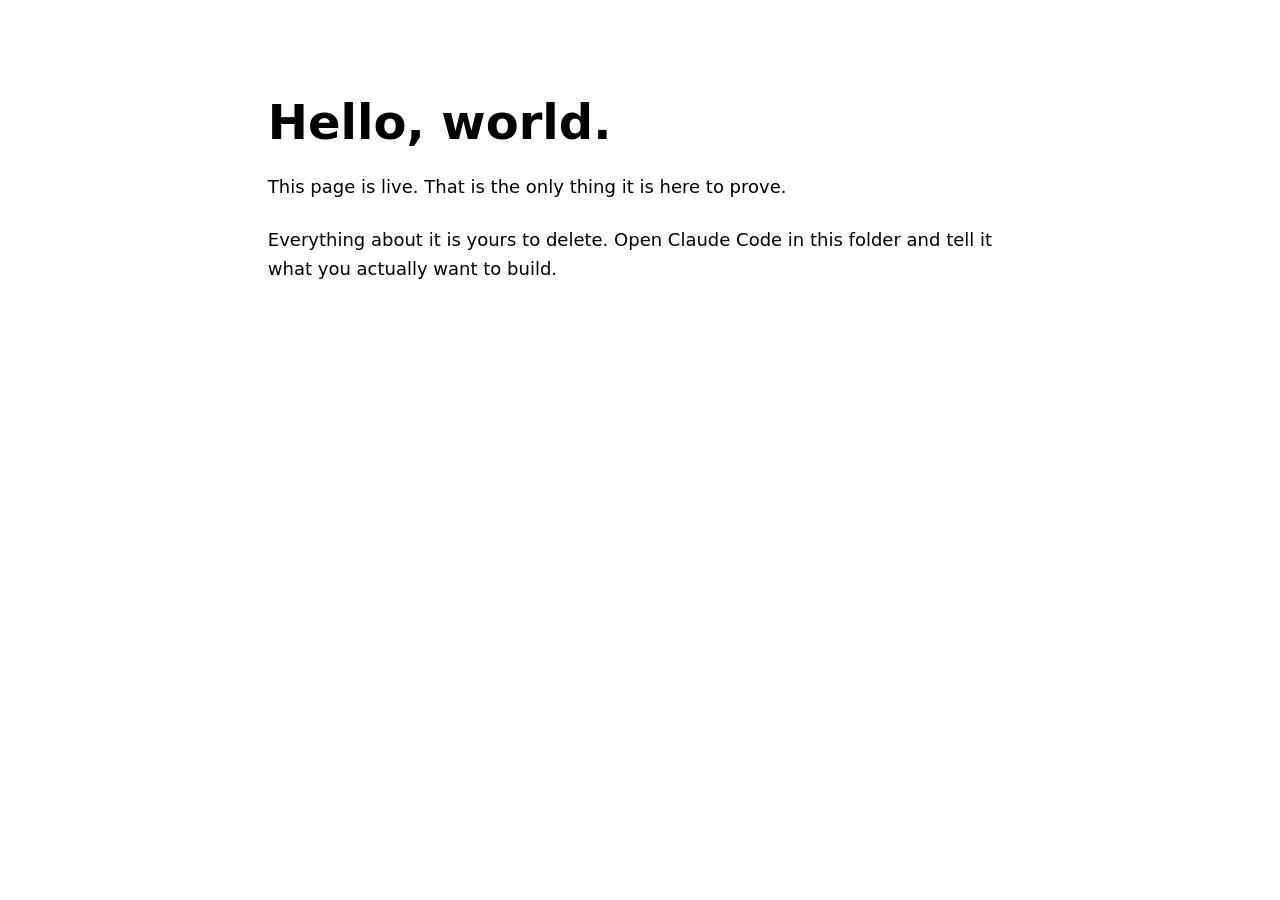
==== index.html @ d81b62cd "Initial commit" ====
<!doctype html>
<html lang="en">
<head>
  <meta charset="utf-8">
  <meta name="viewport" content="width=device-width, initial-scale=1">
  <title>Hello</title>
  <link rel="stylesheet" href="style.css">
</head>
<body>

  <h1>Hello, world.</h1>

  <p>
    This page is live. That is the only thing it is here to prove.
  </p>

  <p>
    Everything about it is yours to delete. Open Claude Code in this folder and
    tell it what you actually want to build.
  </p>

</body>
</html>
---- style.css ----
/* A deliberately small starting point.
   It exists to prove one thing: this file is loading.
   If you can see spacing and a readable line length, the path in index.html works.

   Delete all of it whenever you want. */

:root {
  /* Makes the page follow the reader's light or dark mode setting, for free. */
  color-scheme: light dark;
}

body {
  font-family: system-ui, -apple-system, "Segoe UI", Roboto, sans-serif;

  /* 65ch caps the line at about 65 characters. Long lines are genuinely hard
     to read, and this single rule does more for legibility than anything else
     in this file. */
  max-width: 65ch;

  margin: 0 auto;
  padding: 4rem 1.5rem;
  line-height: 1.6;
  font-size: 1.125rem;
}

h1 {
  font-size: 3rem;
  line-height: 1.1;
  margin-bottom: 1.5rem;
}

p {
  margin-bottom: 1.5rem;
}
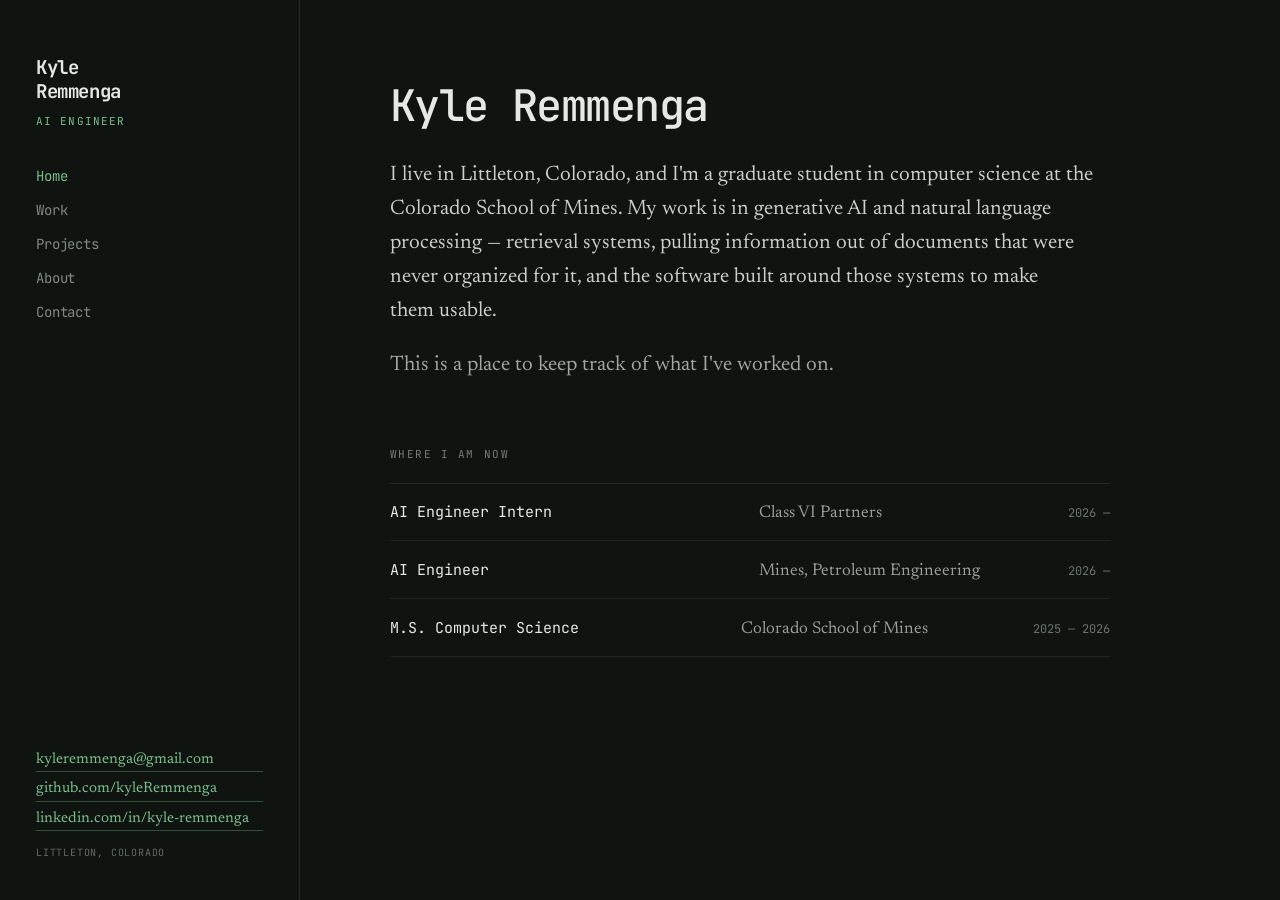
==== commit b18d9512: "Tweak home page intro wording Co-Authored-By: Claude Sonnet 5 <noreply@anthropic.com>" ====
--- a/index.html
+++ b/index.html
@@ -3,21 +3,64 @@
 <head>
   <meta charset="utf-8">
   <meta name="viewport" content="width=device-width, initial-scale=1">
-  <title>Hello</title>
+  <title>Kyle Remmenga</title>
+  <link rel="preconnect" href="https://fonts.googleapis.com">
+  <link rel="preconnect" href="https://fonts.gstatic.com" crossorigin>
+  <link href="https://fonts.googleapis.com/css2?family=JetBrains+Mono:wght@400;500;700&family=Newsreader:ital,opsz,wght@0,6..72,300;0,6..72,400;0,6..72,500;1,6..72,400&display=swap" rel="stylesheet">
   <link rel="stylesheet" href="style.css">
 </head>
 <body>
+  <div class="shell">
+    <aside class="rail">
+      <div class="rail-name">
+        <div class="rail-name-text">Kyle<br>Remmenga</div>
+        <div class="rail-role">AI Engineer</div>
+      </div>
 
-  <h1>Hello, world.</h1>
+      <nav>
+        <a href="index.html" aria-current="page">Home</a>
+        <a href="work.html">Work</a>
+        <a href="projects.html">Projects</a>
+        <a href="about.html">About</a>
+        <a href="contact.html">Contact</a>
+      </nav>
 
-  <p>
-    This page is live. That is the only thing it is here to prove.
-  </p>
+      <div class="rail-contact">
+        <div class="rail-contact-links">
+          <a href="mailto:kyleremmenga@gmail.com">kyleremmenga@gmail.com</a>
+          <a href="https://github.com/kyleRemmenga" target="_blank" rel="noopener">github.com/kyleRemmenga</a>
+          <a href="https://www.linkedin.com/in/kyle-remmenga-61690029b" target="_blank" rel="noopener">linkedin.com/in/kyle-remmenga</a>
+        </div>
+        <div class="rail-location">Littleton, Colorado</div>
+      </div>
+    </aside>
 
-  <p>
-    Everything about it is yours to delete. Open Claude Code in this folder and
-    tell it what you actually want to build.
-  </p>
+    <main>
+      <div class="content-inner">
+        <h1 class="page-title">Kyle Remmenga</h1>
+        <p class="lead" style="color: oklch(0.85 0.006 152);">I live in Littleton, Colorado, and I'm a graduate student in computer science at the Colorado School of Mines. My work is in generative AI and natural language processing — retrieval systems, pulling information out of documents that were never organized for it, and the software built around those systems to make them usable.</p>
+        <p class="lead" style="color: var(--intro); margin-bottom: 64px;">This is a place to keep track of what I've worked on.</p>
 
+        <div class="eyebrow">Where I am now</div>
+        <div class="now-list">
+          <div class="now-row">
+            <div class="now-role">AI Engineer Intern</div>
+            <div class="now-org">Class VI Partners</div>
+            <div class="now-year">2026 —</div>
+          </div>
+          <div class="now-row">
+            <div class="now-role">AI Engineer</div>
+            <div class="now-org">Mines, Petroleum Engineering</div>
+            <div class="now-year">2026 —</div>
+          </div>
+          <div class="now-row">
+            <div class="now-role">M.S. Computer Science</div>
+            <div class="now-org">Colorado School of Mines</div>
+            <div class="now-year">2025 — 2026</div>
+          </div>
+        </div>
+      </div>
+    </main>
+  </div>
 </body>
 </html>
--- a/style.css
+++ b/style.css
@@ -1,34 +1,565 @@
-/* A deliberately small starting point.
-   It exists to prove one thing: this file is loading.
-   If you can see spacing and a readable line length, the path in index.html works.
-
-   Delete all of it whenever you want. */
+/* Kyle Remmenga — personal site
+   Design tokens transcribed from the handoff spec; hue 152 throughout. */
 
 :root {
-  /* Makes the page follow the reader's light or dark mode setting, for free. */
-  color-scheme: light dark;
-}
-
+  color-scheme: dark;
+
+  --accent: oklch(0.74 0.10 152);
+  --accent-hover: oklch(0.86 0.09 152);
+
+  --bg: oklch(0.185 0.008 152);
+  --heading: oklch(0.93 0.006 152);
+  --body: oklch(0.86 0.006 152);
+  --body-secondary: oklch(0.80 0.006 152);
+  --body-secondary-2: oklch(0.78 0.008 152);
+  --intro: oklch(0.72 0.008 152);
+  --meta: oklch(0.58 0.010 152);
+  --skill-label: oklch(0.62 0.010 152);
+  --faint: oklch(0.52 0.010 152);
+  --rule: oklch(0.28 0.010 152);
+  --rule-secondary: oklch(0.26 0.010 152);
+  --chip-border: oklch(0.31 0.012 152);
+  --bullet-rule: oklch(0.30 0.010 152);
+}
+
+* {
+  box-sizing: border-box;
+}
+
+html,
 body {
-  font-family: system-ui, -apple-system, "Segoe UI", Roboto, sans-serif;
-
-  /* 65ch caps the line at about 65 characters. Long lines are genuinely hard
-     to read, and this single rule does more for legibility than anything else
-     in this file. */
-  max-width: 65ch;
-
-  margin: 0 auto;
-  padding: 4rem 1.5rem;
+  margin: 0;
+  padding: 0;
+  background: var(--bg);
+}
+
+body {
+  font-family: Newsreader, Georgia, serif;
+  color: var(--heading);
+  -webkit-font-smoothing: antialiased;
+}
+
+a {
+  color: var(--accent);
+  text-decoration: none;
+  border-bottom: 1px solid color-mix(in oklch, var(--accent) 35%, transparent);
+  transition: border-color 0.25s ease, color 0.25s ease;
+}
+
+a:hover {
+  color: var(--accent-hover);
+  border-bottom-color: var(--accent-hover);
+}
+
+::selection {
+  background: color-mix(in oklch, var(--accent) 30%, transparent);
+}
+
+@keyframes riseIn {
+  from {
+    opacity: 0;
+    transform: translateY(10px);
+  }
+  to {
+    opacity: 1;
+    transform: none;
+  }
+}
+
+/* Shell */
+
+.shell {
+  min-height: 100vh;
+  display: flex;
+  align-items: stretch;
+  background: var(--bg);
+  color: var(--heading);
+}
+
+/* Left rail */
+
+.rail {
+  flex: 0 1 300px;
+  min-width: 232px;
+  border-right: 1px solid var(--rule);
+  padding: 56px 36px 40px;
+  display: flex;
+  flex-direction: column;
+  gap: 40px;
+  position: sticky;
+  top: 0;
+  align-self: flex-start;
+  height: 100vh;
+}
+
+.rail-name {
+  display: flex;
+  flex-direction: column;
+  gap: 10px;
+}
+
+.rail-name-text {
+  font-family: "JetBrains Mono", monospace;
+  font-weight: 700;
+  font-size: 19px;
+  letter-spacing: -0.02em;
+  line-height: 1.25;
+}
+
+.rail-role {
+  font-family: "JetBrains Mono", monospace;
+  font-size: 11px;
+  letter-spacing: 0.10em;
+  text-transform: uppercase;
+  color: var(--accent);
+}
+
+.rail nav {
+  display: flex;
+  flex-direction: column;
+  gap: 2px;
+  margin-top: -8px;
+}
+
+.rail nav a {
+  appearance: none;
+  background: none;
+  border: 0;
+  text-align: left;
+  cursor: pointer;
+  padding: 7px 0;
+  font-family: "JetBrains Mono", monospace;
+  font-size: 14px;
+  letter-spacing: -0.01em;
+  transition: color 0.22s ease;
+  color: oklch(0.62 0.010 152);
+}
+
+.rail nav a:hover {
+  color: var(--heading);
+}
+
+.rail nav a[aria-current="page"] {
+  color: var(--accent);
+}
+
+.rail-contact {
+  margin-top: auto;
+  display: flex;
+  flex-direction: column;
+  gap: 14px;
+  font-size: 15px;
+  line-height: 1.5;
+}
+
+.rail-contact-links {
+  display: flex;
+  flex-direction: column;
+  gap: 6px;
+}
+
+.rail-location {
+  font-family: "JetBrains Mono", monospace;
+  font-size: 10px;
+  letter-spacing: 0.08em;
+  text-transform: uppercase;
+  color: var(--faint);
+}
+
+/* Content column */
+
+main {
+  flex: 1 1 360px;
+  min-width: 0;
+  padding: 0 clamp(32px, 7vw, 110px);
+}
+
+.content-inner {
+  max-width: 720px;
+  padding: clamp(56px, 9vh, 120px) 0 120px;
+  animation: riseIn 0.5s cubic-bezier(0.2, 0.7, 0.3, 1) both;
+}
+
+.page-title {
+  font-family: "JetBrains Mono", monospace;
+  font-weight: 500;
+  font-size: clamp(30px, 3.4vw, 48px);
+  line-height: 1.14;
+  letter-spacing: -0.035em;
+  margin: 0 0 28px;
+  text-wrap: balance;
+}
+
+.section-title {
+  font-family: "JetBrains Mono", monospace;
+  font-weight: 500;
+  font-size: clamp(30px, 4vw, 42px);
+  line-height: 1.15;
+  letter-spacing: -0.03em;
+  margin: 0 0 18px;
+}
+
+.lead {
+  font-size: 21px;
+  line-height: 1.62;
+  margin: 0 0 20px;
+  text-wrap: pretty;
+}
+
+.section-intro {
+  font-size: 20px;
   line-height: 1.6;
-  font-size: 1.125rem;
-}
-
-h1 {
-  font-size: 3rem;
-  line-height: 1.1;
-  margin-bottom: 1.5rem;
-}
-
-p {
-  margin-bottom: 1.5rem;
-}
+  color: var(--intro);
+  margin: 0 0 64px;
+  max-width: 60ch;
+  text-wrap: pretty;
+}
+
+.eyebrow {
+  font-family: "JetBrains Mono", monospace;
+  font-size: 11px;
+  letter-spacing: 0.14em;
+  text-transform: uppercase;
+  color: var(--meta);
+  margin-bottom: 22px;
+}
+
+/* Home: "where I am now" list */
+
+.now-list {
+  display: flex;
+  flex-direction: column;
+  gap: 1px;
+  border-top: 1px solid var(--rule);
+}
+
+.now-row {
+  display: flex;
+  flex-wrap: wrap;
+  gap: 4px 20px;
+  align-items: baseline;
+  padding: 18px 0;
+  border-bottom: 1px solid var(--rule-secondary);
+}
+
+.now-role {
+  flex: 1 1 240px;
+  font-family: "JetBrains Mono", monospace;
+  font-size: 15px;
+}
+
+.now-org {
+  flex: 1 1 180px;
+  font-size: 17px;
+  color: oklch(0.70 0.008 152);
+}
+
+.now-year {
+  font-family: "JetBrains Mono", monospace;
+  font-size: 12px;
+  color: oklch(0.55 0.010 152);
+}
+
+/* Work page */
+
+.jobs {
+  display: flex;
+  flex-direction: column;
+  gap: 56px;
+}
+
+.job {
+  display: flex;
+  flex-direction: column;
+  gap: 16px;
+}
+
+.job-header {
+  display: flex;
+  flex-wrap: wrap;
+  justify-content: space-between;
+  gap: 6px 24px;
+  align-items: baseline;
+  padding-bottom: 14px;
+  border-bottom: 1px solid var(--rule);
+}
+
+.job-title {
+  font-family: "JetBrains Mono", monospace;
+  font-weight: 500;
+  font-size: 21px;
+  letter-spacing: -0.02em;
+  margin: 0;
+}
+
+.job-date {
+  font-family: "JetBrains Mono", monospace;
+  font-size: 12px;
+  letter-spacing: 0.06em;
+  color: var(--meta);
+}
+
+.job-employer {
+  font-size: 17px;
+  font-style: italic;
+  color: var(--accent);
+}
+
+.job ul {
+  margin: 6px 0 0;
+  padding: 0;
+  list-style: none;
+  display: flex;
+  flex-direction: column;
+  gap: 16px;
+}
+
+.job li {
+  font-size: 19px;
+  line-height: 1.58;
+  color: var(--body);
+  padding-left: 20px;
+  border-left: 1px solid var(--bullet-rule);
+  text-wrap: pretty;
+}
+
+.job li strong {
+  font-family: "JetBrains Mono", monospace;
+  font-size: 14px;
+  font-weight: 500;
+  letter-spacing: 0.01em;
+  color: var(--heading);
+  display: block;
+  margin-bottom: 4px;
+}
+
+/* Projects page */
+
+.projects {
+  display: flex;
+  flex-direction: column;
+  gap: 1px;
+}
+
+.project-row {
+  padding: 30px 0;
+  border-top: 1px solid var(--rule);
+  display: flex;
+  flex-wrap: wrap;
+  gap: 10px 32px;
+}
+
+.project-row:last-child {
+  border-bottom: 1px solid var(--rule);
+}
+
+.project-num {
+  flex: 0 0 44px;
+  font-family: "JetBrains Mono", monospace;
+  font-size: 12px;
+  color: var(--accent);
+  padding-top: 6px;
+}
+
+.project-body {
+  flex: 1 1 380px;
+  min-width: 0;
+}
+
+.project-title {
+  font-family: "JetBrains Mono", monospace;
+  font-weight: 500;
+  font-size: 20px;
+  letter-spacing: -0.02em;
+  margin: 0 0 10px;
+}
+
+.project-desc {
+  font-size: 19px;
+  line-height: 1.58;
+  color: var(--body-secondary);
+  margin: 0;
+  text-wrap: pretty;
+}
+
+.project-desc + .project-repo {
+  margin-top: 12px;
+}
+
+.project-repo {
+  font-family: "JetBrains Mono", monospace;
+  font-size: 13px;
+  margin: 0;
+}
+
+.skills-eyebrow {
+  font-family: "JetBrains Mono", monospace;
+  font-size: 11px;
+  letter-spacing: 0.14em;
+  text-transform: uppercase;
+  color: var(--meta);
+  margin: 72px 0 24px;
+}
+
+.skills {
+  display: flex;
+  flex-direction: column;
+  gap: 26px;
+}
+
+.skill-group {
+  display: flex;
+  flex-wrap: wrap;
+  gap: 8px 24px;
+}
+
+.skill-label {
+  flex: 0 0 130px;
+  font-family: "JetBrains Mono", monospace;
+  font-size: 12px;
+  letter-spacing: 0.06em;
+  text-transform: uppercase;
+  color: var(--skill-label);
+  padding-top: 5px;
+}
+
+.skill-chips {
+  flex: 1 1 320px;
+  display: flex;
+  flex-wrap: wrap;
+  gap: 8px;
+}
+
+.skill-chips span {
+  font-family: "JetBrains Mono", monospace;
+  font-size: 13px;
+  padding: 5px 11px;
+  border: 1px solid var(--chip-border);
+  border-radius: 2px;
+  color: oklch(0.88 0.006 152);
+}
+
+/* About page */
+
+.about-lead {
+  max-width: 62ch;
+}
+
+.education {
+  display: flex;
+  flex-direction: column;
+  gap: 34px;
+}
+
+.edu-entry {
+  padding-top: 24px;
+  border-top: 1px solid var(--rule);
+}
+
+.edu-header {
+  display: flex;
+  flex-wrap: wrap;
+  justify-content: space-between;
+  gap: 4px 20px;
+  align-items: baseline;
+  margin-bottom: 10px;
+}
+
+.edu-title {
+  font-family: "JetBrains Mono", monospace;
+  font-weight: 500;
+  font-size: 19px;
+  letter-spacing: -0.02em;
+  margin: 0;
+}
+
+.edu-date {
+  font-family: "JetBrains Mono", monospace;
+  font-size: 12px;
+  letter-spacing: 0.06em;
+  color: var(--meta);
+}
+
+.edu-school {
+  font-size: 17px;
+  font-style: italic;
+  color: var(--accent);
+  margin-bottom: 12px;
+}
+
+.edu-desc {
+  font-size: 19px;
+  line-height: 1.58;
+  color: var(--body-secondary);
+  margin: 0;
+  max-width: 60ch;
+  text-wrap: pretty;
+}
+
+/* Contact page */
+
+.contact-list {
+  display: flex;
+  flex-direction: column;
+  gap: 1px;
+}
+
+.contact-row {
+  display: flex;
+  flex-wrap: wrap;
+  gap: 6px 28px;
+  align-items: baseline;
+  padding: 22px 0;
+  border-top: 1px solid var(--rule);
+}
+
+.contact-list > .contact-row:last-child {
+  border-bottom: 1px solid var(--rule);
+}
+
+.contact-label {
+  flex: 0 0 120px;
+  font-family: "JetBrains Mono", monospace;
+  font-size: 11px;
+  letter-spacing: 0.12em;
+  text-transform: uppercase;
+  color: var(--meta);
+}
+
+.contact-value {
+  flex: 1 1 260px;
+  font-size: 20px;
+}
+
+.contact-value.static {
+  color: oklch(0.82 0.006 152);
+}
+
+/* Responsive */
+
+@media (max-width: 860px) {
+  .shell {
+    flex-direction: column;
+  }
+
+  .rail {
+    position: static;
+    height: auto;
+    flex: 1 1 auto;
+    border-right: 0;
+    border-bottom: 1px solid var(--rule);
+    padding: 34px 28px 26px;
+    gap: 26px;
+  }
+
+  .rail nav {
+    flex-direction: row;
+    flex-wrap: wrap;
+    gap: 4px 22px;
+    margin-top: 0;
+  }
+
+  .rail-contact {
+    margin-top: 0;
+  }
+}
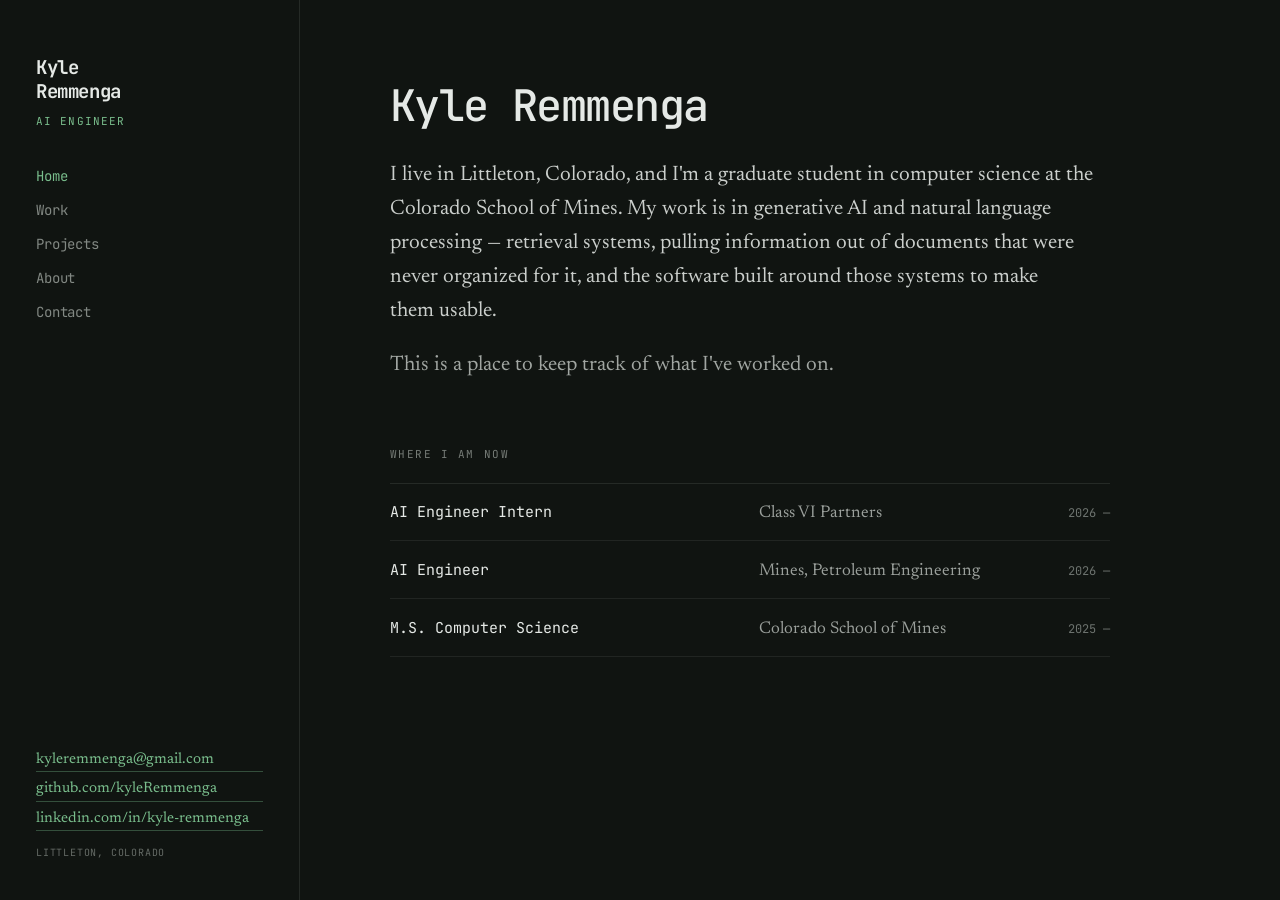
==== commit 07893254: "Update home page M.S. year range to open-ended Co-Authored-By: Claude Sonnet 5 <noreply@anthropic.co" ====
--- a/index.html
+++ b/index.html
@@ -56,7 +56,7 @@
           <div class="now-row">
             <div class="now-role">M.S. Computer Science</div>
             <div class="now-org">Colorado School of Mines</div>
-            <div class="now-year">2025 — 2026</div>
+            <div class="now-year">2025 —</div>
           </div>
         </div>
       </div>
